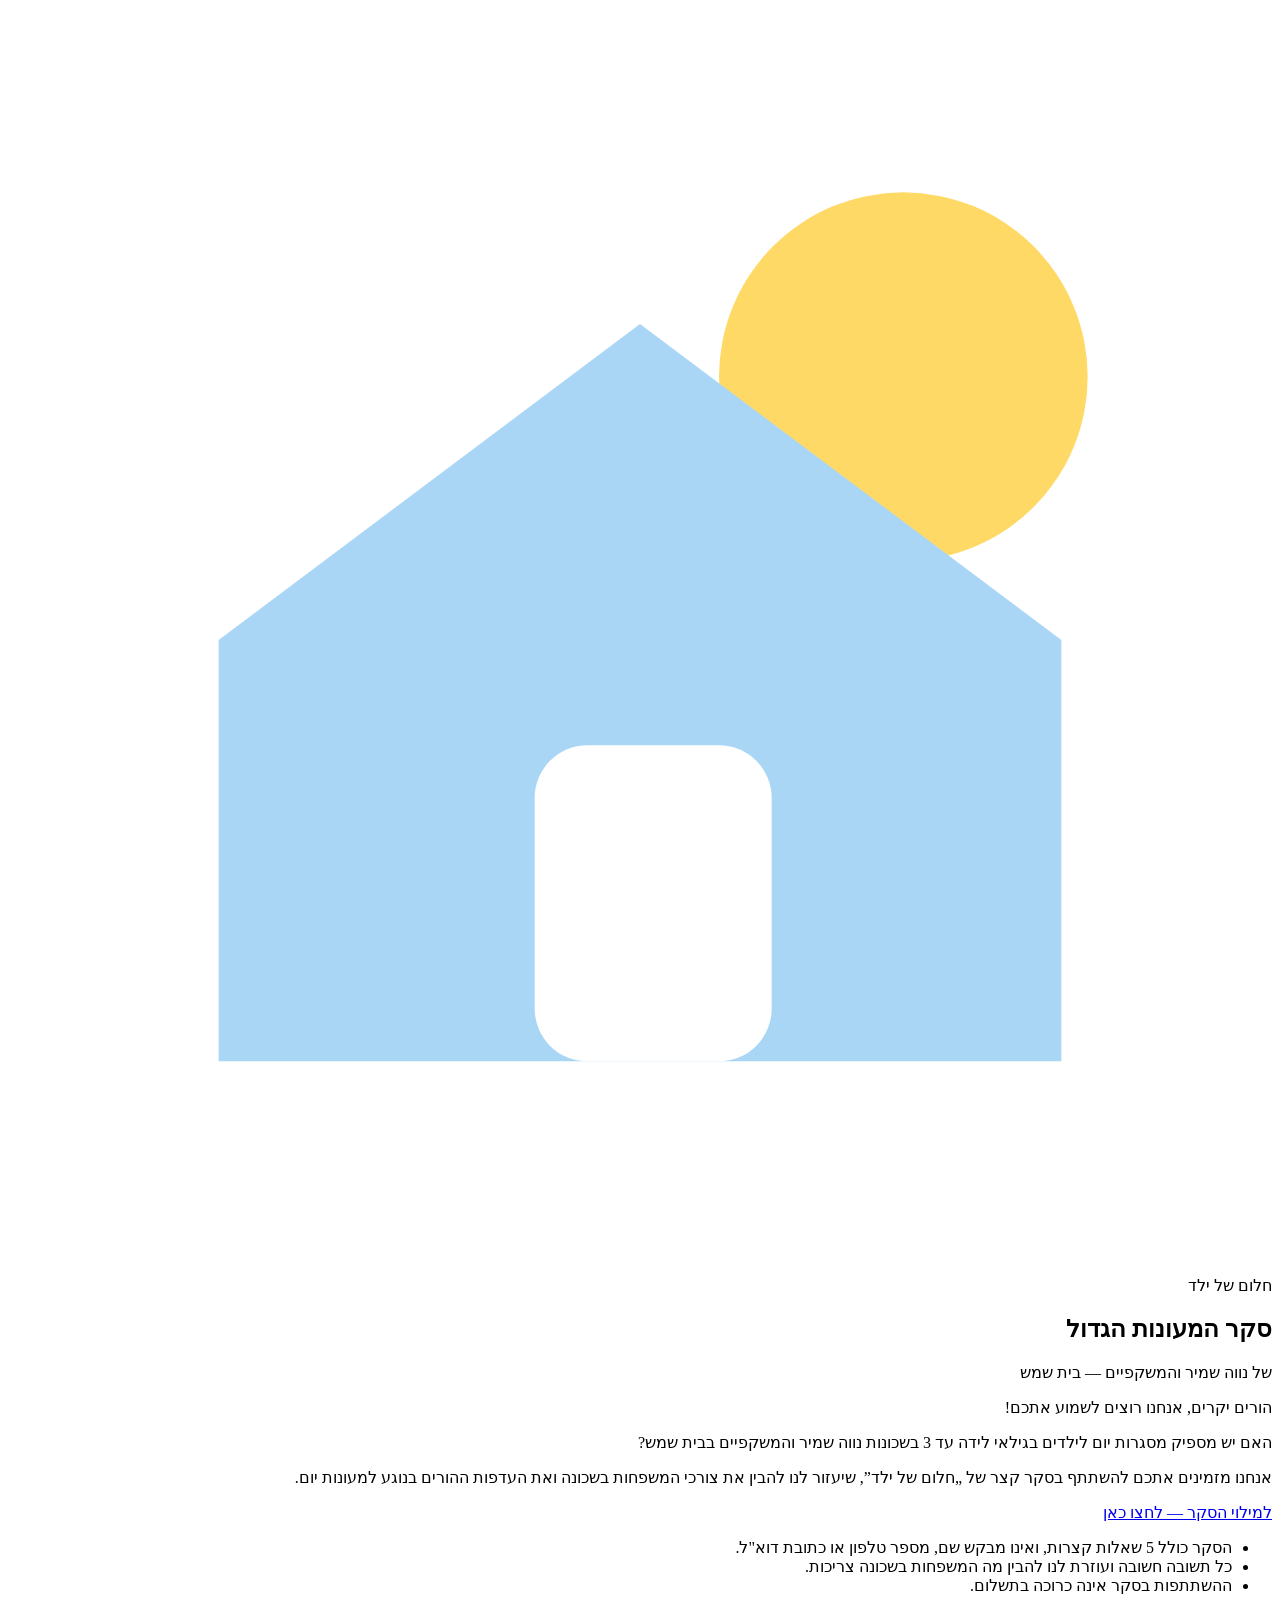
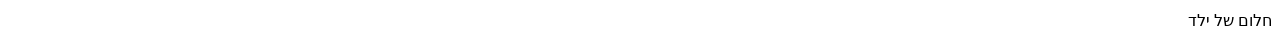
==== index.html @ 32236cee "Add files via upload" ====
<!DOCTYPE html>
<html lang="he" dir="rtl">
<head>
  <meta charset="utf-8">
  <meta name="viewport" content="width=device-width, initial-scale=1">
  <title>סקר המעונות נווה שמיר והמשקפיים, בית שמש | חלום של ילד</title>
  <meta name="description" content="האם יש מספיק מסגרות יום לילדים בגילאי לידה עד 3 בנווה שמיר ובמשקפיים בבית שמש? השתתפו בסקר קצר של חלום של ילד, ללא מסירת פרטים אישיים.">
  <meta property="og:type" content="website">
  <meta property="og:locale" content="he_IL">
  <meta property="og:title" content="סקר המעונות הגדול של נווה שמיר והמשקפיים">
  <meta property="og:description" content="5 שאלות קצרות, בלי שם, טלפון או דוא״ל. עזרו לנו להבין את צורכי המשפחות בשכונה.">
  <!-- יש להוסיף כאן canonical ו-og:url ו-og:image לאחר בחירת כתובת האתר הסופית -->
  <link rel="stylesheet" href="css/style.css">
</head>
<body>
  <header class="top">
    <div class="wrap brand">
      <!-- סימן גרפי זמני, לא לוגו רשמי -->
      <svg class="mark" viewBox="0 0 48 48" aria-hidden="true" focusable="false">
        <circle cx="34" cy="14" r="7" fill="#ffd966"/>
        <path d="M8 40V24l16-12 16 12v16z" fill="#a9d6f5"/>
        <rect x="20" y="28" width="9" height="12" rx="2" fill="#fff"/>
      </svg>
      <span class="brand-name">חלום של ילד</span>
    </div>
  </header>

  <main>
    <section class="hero">
      <div class="wrap">
        <h1>סקר המעונות הגדול</h1>
        <p class="sub">של נווה שמיר והמשקפיים — בית שמש</p>

        <div class="card">
          <p class="lead">הורים יקרים, אנחנו רוצים לשמוע אתכם!</p>
          <p>האם יש מספיק מסגרות יום לילדים בגילאי לידה עד 3 בשכונות נווה שמיר והמשקפיים בבית שמש?</p>
          <p>אנחנו מזמינים אתכם להשתתף בסקר קצר של „חלום של ילד”, שיעזור לנו להבין את צורכי המשפחות בשכונה ואת העדפות ההורים בנוגע למעונות יום.</p>

          <a class="btn" id="survey-link" href="https://forms.gle/xgXjsofPdFgHd8V97" target="_blank" rel="noopener">למילוי הסקר — לחצו כאן</a>

          <ul class="notes">
            <li>הסקר כולל 5 שאלות קצרות, ואינו מבקש שם, מספר טלפון או כתובת דוא"ל.</li>
            <li>כל תשובה חשובה ועוזרת לנו להבין מה המשפחות בשכונה צריכות.</li>
            <li>ההשתתפות בסקר אינה כרוכה בתשלום.</li>
          </ul>
        </div>
      </div>
    </section>
  </main>

  <footer class="foot">
    <div class="wrap">חלום של ילד</div>
  </footer>
</body>
</html>
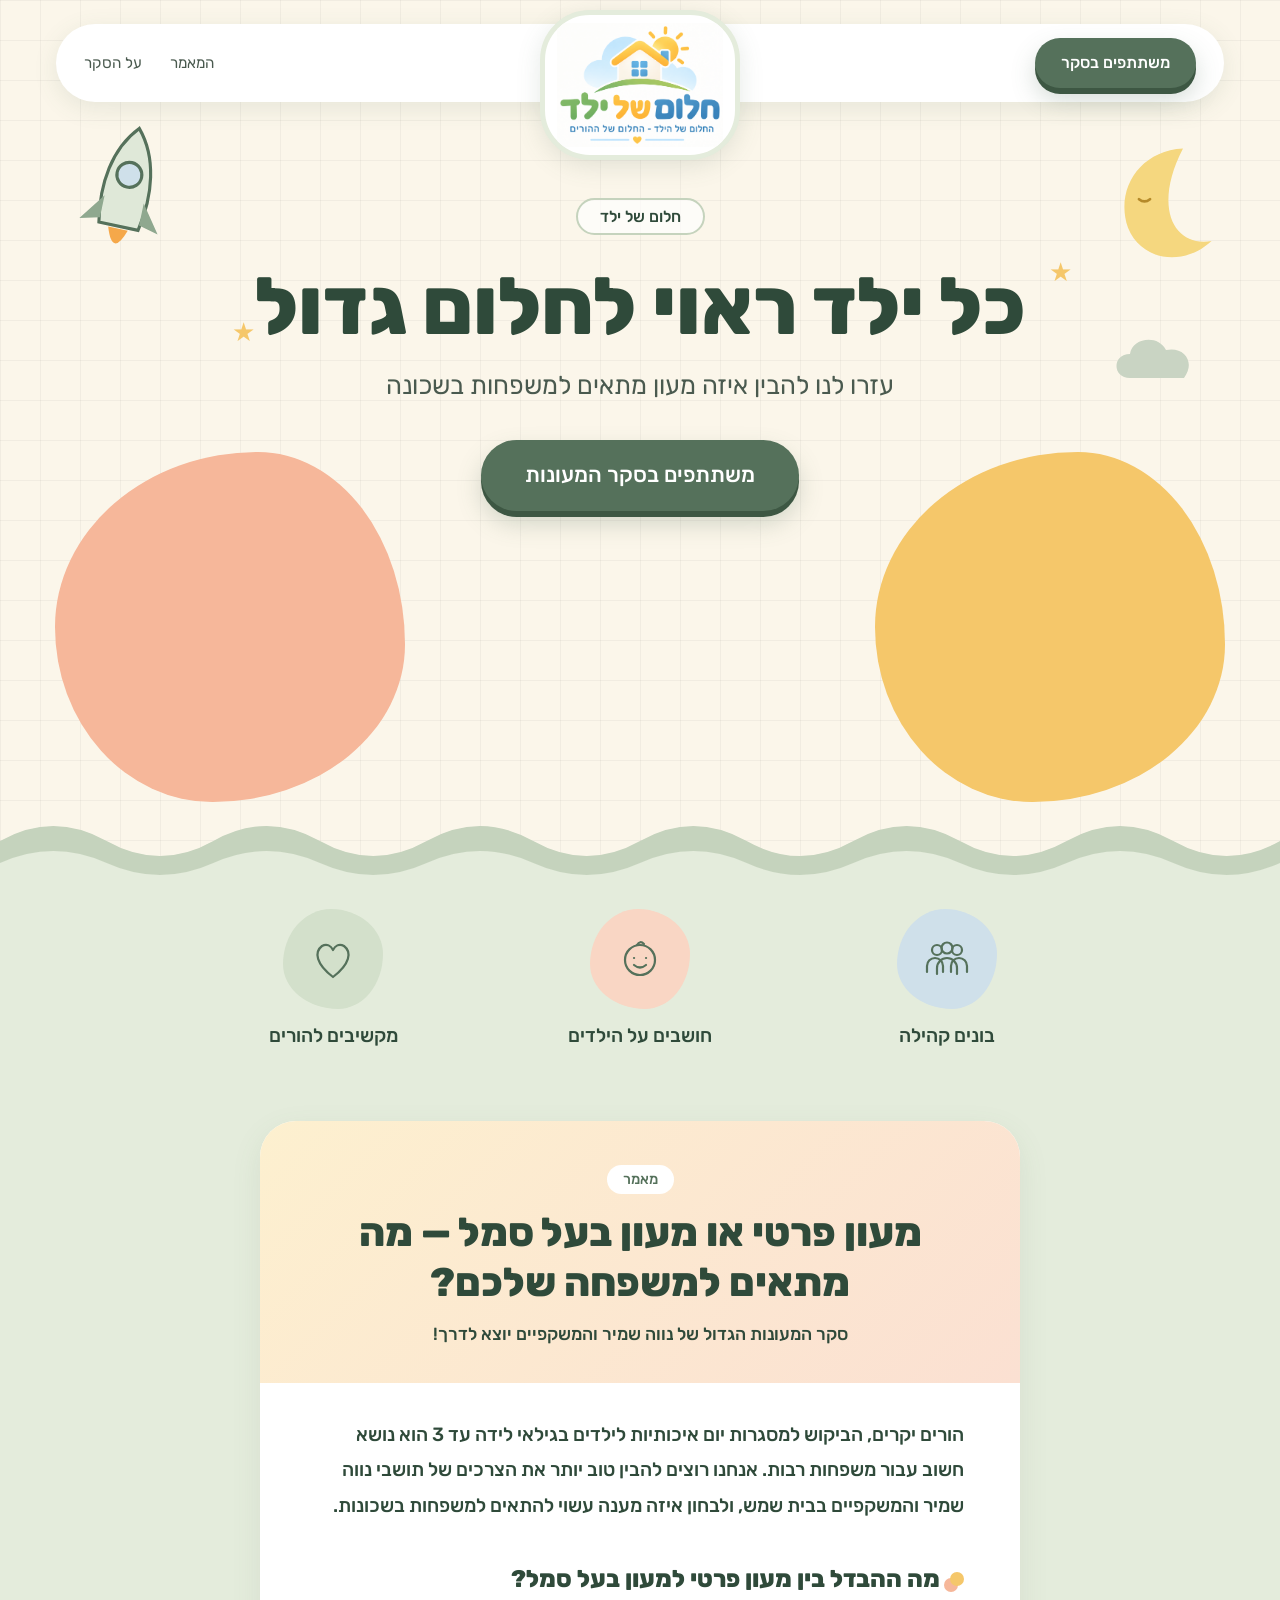
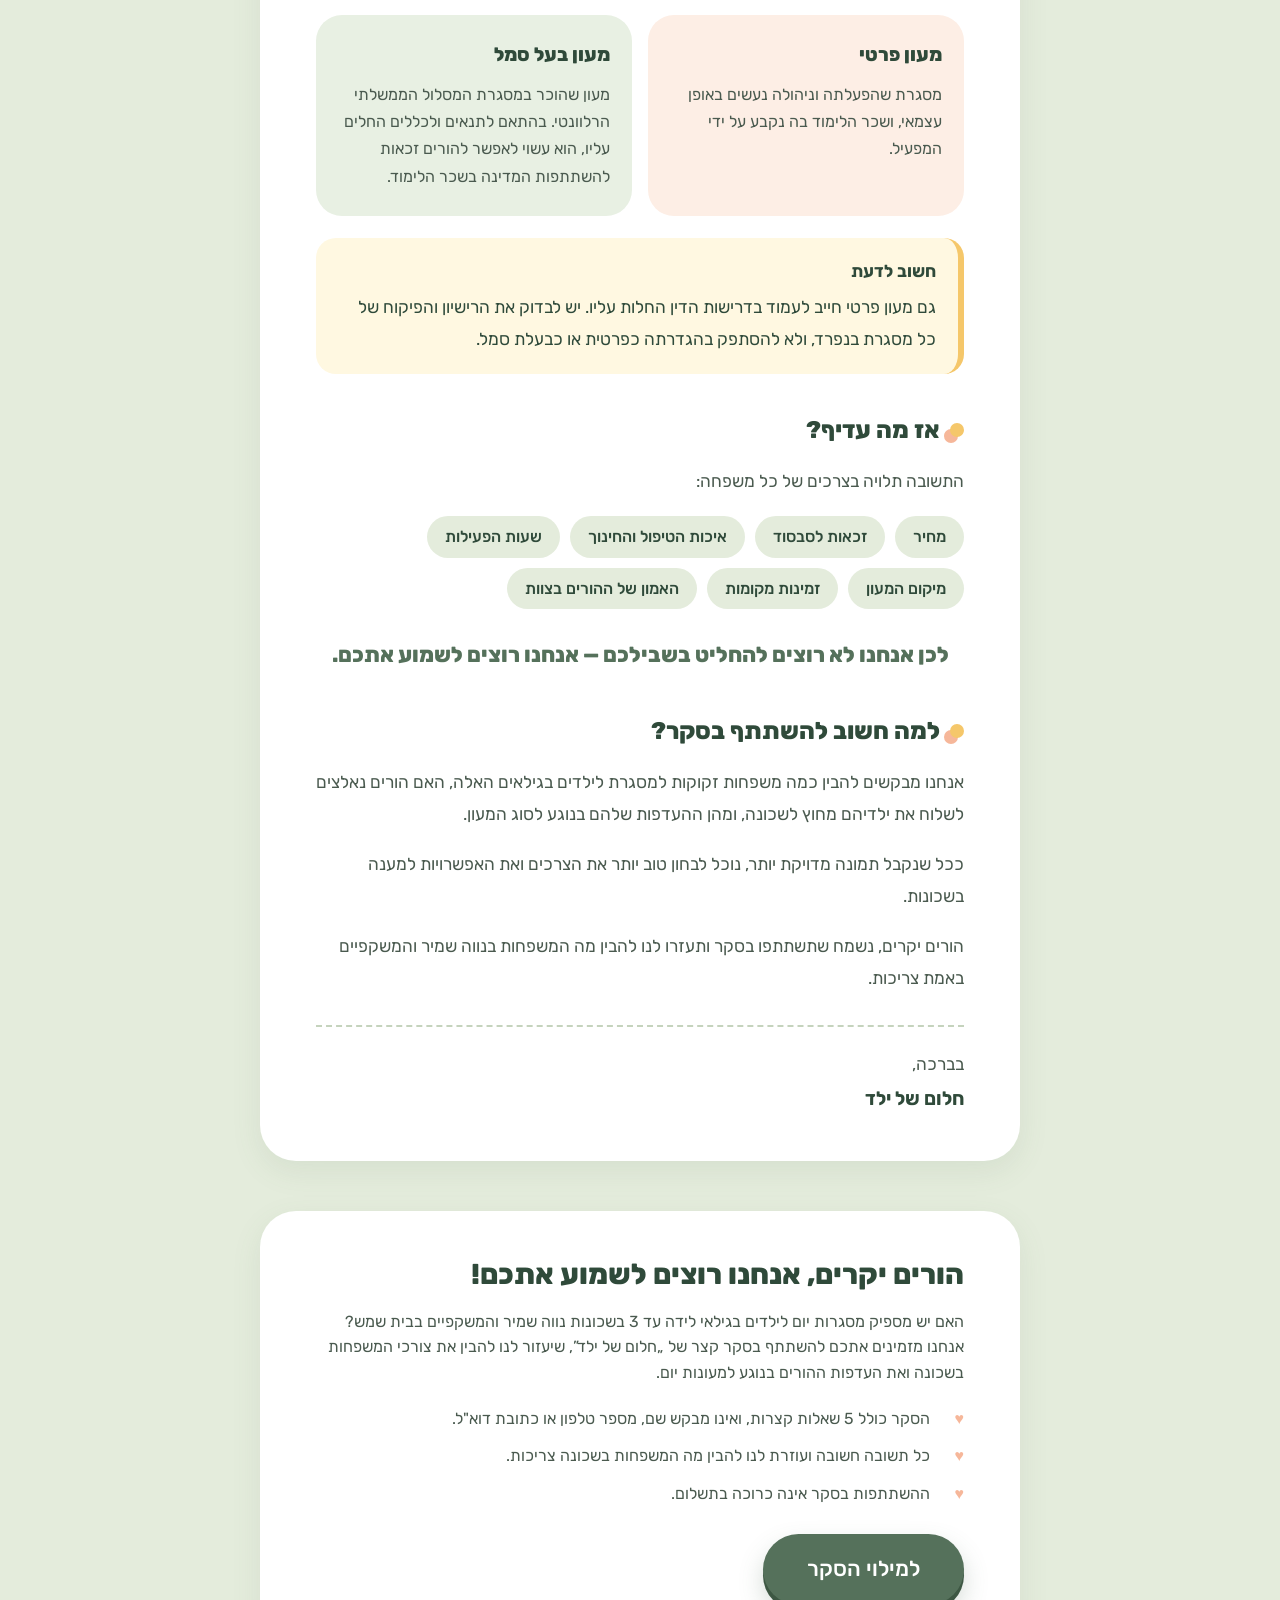
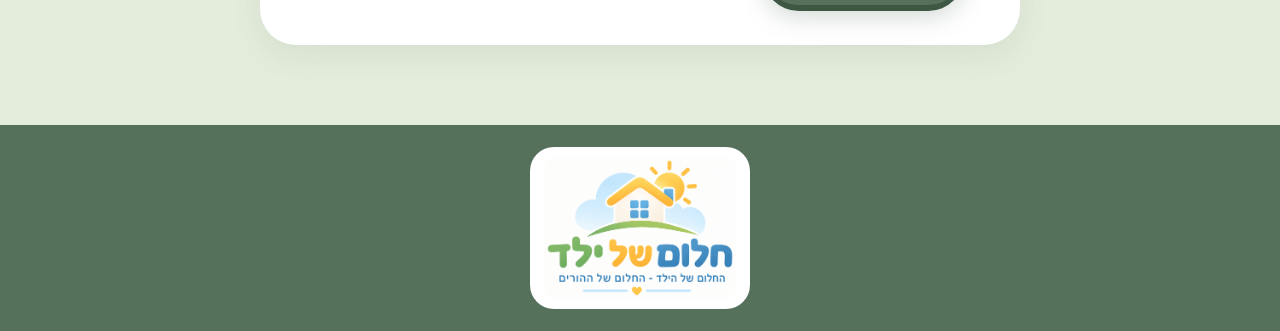
==== commit 35e3e98b: "Rename index-3.html to index.html" ====
--- a/index.html
+++ b/index.html
@@ -1,55 +1,219 @@
 <!DOCTYPE html>
 <html lang="he" dir="rtl">
 <head>
-  <meta charset="utf-8">
-  <meta name="viewport" content="width=device-width, initial-scale=1">
-  <title>סקר המעונות נווה שמיר והמשקפיים, בית שמש | חלום של ילד</title>
-  <meta name="description" content="האם יש מספיק מסגרות יום לילדים בגילאי לידה עד 3 בנווה שמיר ובמשקפיים בבית שמש? השתתפו בסקר קצר של חלום של ילד, ללא מסירת פרטים אישיים.">
-  <meta property="og:type" content="website">
-  <meta property="og:locale" content="he_IL">
-  <meta property="og:title" content="סקר המעונות הגדול של נווה שמיר והמשקפיים">
-  <meta property="og:description" content="5 שאלות קצרות, בלי שם, טלפון או דוא״ל. עזרו לנו להבין את צורכי המשפחות בשכונה.">
-  <!-- יש להוסיף כאן canonical ו-og:url ו-og:image לאחר בחירת כתובת האתר הסופית -->
-  <link rel="stylesheet" href="css/style.css">
+<meta charset="utf-8">
+<meta name="viewport" content="width=device-width, initial-scale=1">
+<title>סקר המעונות נווה שמיר והמשקפיים, בית שמש | חלום של ילד</title>
+<meta name="description" content="האם יש מספיק מסגרות יום לילדים בגילאי לידה עד 3 בנווה שמיר ובמשקפיים בבית שמש? השתתפו בסקר קצר של חלום של ילד, ללא מסירת פרטים אישיים.">
+<meta name="google-site-verification" content="F9HWkE3Spy9wWcku-SPEJiPwwZx3Kas40tjG19o8gx0">
+<meta property="og:title" content="סקר המעונות הגדול של נווה שמיר והמשקפיים">
+<meta property="og:description" content="5 שאלות קצרות, בלי שם, טלפון או דוא״ל. עזרו לנו להבין את צורכי המשפחות בשכונה.">
+<meta property="og:type" content="website">
+<meta property="og:locale" content="he_IL">
+<link rel="icon" href="favicon-192.png" type="image/png" sizes="192x192">
+<link rel="icon" href="favicon.ico" sizes="48x48">
+<link rel="apple-touch-icon" href="apple-touch-icon.png">
+<meta property="og:image" content="https://shlomo1000.github.io/dream-survey/og-image.png">
+<meta property="og:image:width" content="1200"><meta property="og:image:height" content="630">
+<meta name="twitter:card" content="summary_large_image">
+<meta name="theme-color" content="#55715b">
+<link rel="preconnect" href="https://fonts.googleapis.com">
+<link rel="preconnect" href="https://fonts.gstatic.com" crossorigin>
+<link href="https://fonts.googleapis.com/css2?family=Rubik:wght@400;500;800&display=swap" rel="stylesheet">
+<style>
+:root{
+  --cream:#fbf6ea; --sage:#c5d3bd; --mint:#e4ecdc; --green:#55715b; --ink:#2f4a3a;
+  --sun:#f5c76a; --peach:#f6b79a; --sky:#cfe0ea; --text:#4a5a4f;
+}
+*{box-sizing:border-box;margin:0}
+html{scroll-behavior:smooth}
+body{font-family:Rubik,Arial,sans-serif;background:var(--cream);color:var(--text);line-height:1.6;overflow-x:hidden;
+  background-image:linear-gradient(#0000000a 1px,transparent 1px),linear-gradient(90deg,#0000000a 1px,transparent 1px);background-size:40px 40px}
+a{color:inherit}
+:focus-visible{outline:3px solid var(--sun);outline-offset:3px}
+
+/* nav */
+.nav{position:relative;z-index:5;max-width:1200px;margin:24px auto 0;padding:0 16px}
+.nav-pill{background:#fff;border-radius:60px;box-shadow:0 6px 24px #55715b1f;display:flex;align-items:center;justify-content:space-between;padding:14px 28px;min-height:76px}
+.nav-links{display:flex;gap:28px;align-items:center;font-size:.95rem}
+.nav-links a{text-decoration:none}
+.btn{display:inline-flex;align-items:center;gap:10px;background:var(--green);color:#fff;text-decoration:none;font-weight:500;border-radius:40px;padding:12px 26px;box-shadow:0 6px 0 #3d5743,0 12px 24px #55715b40;transition:transform .15s,box-shadow .15s}
+.btn:hover{transform:translateY(2px);box-shadow:0 4px 0 #3d5743,0 8px 18px #55715b40}
+.btn.big{font-size:1.35rem;padding:18px 44px}
+.logo{position:absolute;left:50%;top:-14px;transform:translateX(-50%);width:200px;height:150px;border-radius:50px;background:#fff;box-shadow:0 6px 24px #55715b26;display:grid;place-items:center;border:5px solid var(--mint);overflow:hidden}
+.logo img{max-width:88%;max-height:88%;width:auto;height:auto;display:block}
+
+/* hero */
+.hero{position:relative;text-align:center;padding:96px 16px 0;min-height:700px;max-width:1200px;margin:0 auto}
+.badge{display:inline-block;border:2px solid var(--sage);border-radius:30px;padding:4px 22px;font-weight:500;color:var(--ink);background:#ffffffaa}
+h1{font-weight:800;color:var(--ink);font-size:clamp(2.4rem,7vw,5rem);line-height:1.1;margin:28px auto 14px;max-width:820px}
+.sub{font-size:clamp(1.1rem,2.4vw,1.6rem);color:var(--text);max-width:600px;margin:0 auto 34px}
+.kid{position:absolute;bottom:0;width:min(34vw,380px);aspect-ratio:1;display:grid;place-items:end center}
+.kid.l{right:0}.kid.r{left:0}
+.kid::before{content:"";position:absolute;inset:8% 4% 0;border-radius:58% 42% 55% 45%/50% 55% 45% 50%}
+.kid.l::before{background:var(--sun)}.kid.r::before{background:var(--peach)}
+.kid img{position:relative;width:100%;height:100%;object-fit:cover;object-position:top;border-radius:50% 50% 0 0/60% 60% 0 0}
+.deco{position:absolute;pointer-events:none}
+.moon{top:40px;right:2%;width:110px}
+.rocket{top:20px;left:3%;width:100px;transform:rotate(12deg)}
+.star{color:var(--sun);font-size:1.6rem}
+.cloud{width:90px;fill:#c9d4c3}
+@media(prefers-reduced-motion:no-preference){.rocket{animation:fly 5s ease-in-out infinite}}
+@keyframes fly{50%{transform:rotate(12deg) translate(8px,-14px)}}
+
+/* wave + values */
+.wave{display:block;width:100%;height:90px;margin-top:-1px}
+.values{background:var(--mint);padding:20px 16px 60px;margin-top:-2px}
+.values ul{list-style:none;max-width:900px;margin:0 auto;padding:0;display:grid;grid-template-columns:repeat(3,1fr);gap:20px;text-align:center}
+.values li{font-weight:500;color:var(--ink);font-size:1.2rem}
+.values li span{display:grid;place-items:center;width:100px;height:100px;margin:0 auto 12px;border-radius:48% 52% 45% 55%/55% 45% 55% 45%}
+.values svg{width:50px;height:50px;fill:none;stroke:var(--green);stroke-width:2.2;stroke-linecap:round;stroke-linejoin:round}
+
+/* info */
+.info{background:var(--mint);padding:0 16px 80px}
+.info-card{max-width:760px;margin:0 auto;background:#fff;border-radius:36px;padding:40px clamp(20px,5vw,56px);box-shadow:0 10px 30px #55715b1a}
+.info h2{color:var(--ink);font-weight:800;font-size:1.8rem;margin-bottom:12px}
+.info ul{list-style:none;padding:0;margin:20px 0 28px;display:grid;gap:12px}
+.info li{padding-right:34px;position:relative}
+.info li::before{content:"♥";position:absolute;right:0;color:var(--peach)}
+footer{background:var(--green);color:#fff;text-align:center;padding:22px;font-weight:500}
+
+/* article */
+.article{background:var(--mint);padding:10px 16px 50px}
+.article-card{max-width:760px;margin:0 auto;background:#fff;border-radius:36px;padding:0 0 44px;box-shadow:0 10px 30px #55715b1a;overflow:hidden}
+.article-head{background:linear-gradient(135deg,#fdf0cf,#fbe0d2);padding:44px clamp(20px,5vw,56px) 34px;text-align:center;position:relative}
+.eyebrow{display:inline-block;background:#fff;color:var(--green);font-weight:500;font-size:.9rem;border-radius:30px;padding:3px 16px;margin-bottom:14px}
+.article-head h2{color:var(--ink);font-weight:800;font-size:clamp(1.7rem,4.5vw,2.5rem);line-height:1.25}
+.article-head p{margin-top:12px;font-weight:500;color:var(--ink);font-size:1.1rem}
+.article-body{padding:34px clamp(20px,5vw,56px) 0;font-size:1.08rem;line-height:1.85}
+.article-body p{margin-bottom:18px}
+.article-body .lead{font-size:1.2rem;color:var(--ink);font-weight:500}
+.article-body h3{color:var(--ink);font-weight:800;font-size:1.5rem;margin:34px 0 14px;display:flex;align-items:center;gap:10px}
+.article-body h3::before{content:"";flex:none;width:14px;height:14px;border-radius:50%;background:var(--sun);box-shadow:-6px 6px 0 var(--peach)}
+.compare{display:grid;grid-template-columns:1fr 1fr;gap:16px;margin:8px 0 22px}
+.compare div{border-radius:26px;padding:22px 22px 8px}
+.compare div:first-child{background:#fdeee5}
+.compare div:last-child{background:#e8f0e3}
+.compare h4{color:var(--ink);font-weight:800;font-size:1.2rem;margin-bottom:8px}
+.compare p{font-size:1rem;line-height:1.7}
+.callout{background:#fff8e1;border-right:6px solid var(--sun);border-radius:20px;padding:18px 22px;margin:22px 0;color:var(--ink)}
+.callout b{display:block;margin-bottom:4px}
+.chips{display:flex;flex-wrap:wrap;gap:10px;list-style:none;padding:0;margin:0 0 22px}
+.chips li{background:var(--mint);color:var(--ink);font-weight:500;border-radius:30px;padding:6px 18px;font-size:1rem}
+.quote{text-align:center;font-weight:800;font-size:1.35rem;color:var(--green);margin:26px 0}
+.sign{margin-top:30px;padding-top:22px;border-top:2px dashed var(--sage)}
+.sign b{display:block;color:var(--ink);font-size:1.2rem}
+
+@media(max-width:760px){
+  .compare{grid-template-columns:1fr}
+  .nav-links a:not(.btn){display:none}
+  .logo{width:140px;height:96px;border-radius:36px;top:-10px}
+  .nav-pill{padding:10px 16px;min-height:60px}
+  .hero{padding-top:84px;min-height:620px}
+  .kid{width:42vw}
+  .btn.big{font-size:1.1rem;padding:15px 28px}
+  .moon,.rocket{width:64px}
+  .values ul{gap:6px}.values li{font-size:.95rem}.values li span{width:76px;height:76px}.values svg{width:38px}
+}
+</style>
 </head>
 <body>
-  <header class="top">
-    <div class="wrap brand">
-      <!-- סימן גרפי זמני, לא לוגו רשמי -->
-      <svg class="mark" viewBox="0 0 48 48" aria-hidden="true" focusable="false">
-        <circle cx="34" cy="14" r="7" fill="#ffd966"/>
-        <path d="M8 40V24l16-12 16 12v16z" fill="#a9d6f5"/>
-        <rect x="20" y="28" width="9" height="12" rx="2" fill="#fff"/>
-      </svg>
-      <span class="brand-name">חלום של ילד</span>
-    </div>
-  </header>
-
-  <main>
-    <section class="hero">
-      <div class="wrap">
-        <h1>סקר המעונות הגדול</h1>
-        <p class="sub">של נווה שמיר והמשקפיים — בית שמש</p>
-
-        <div class="card">
-          <p class="lead">הורים יקרים, אנחנו רוצים לשמוע אתכם!</p>
-          <p>האם יש מספיק מסגרות יום לילדים בגילאי לידה עד 3 בשכונות נווה שמיר והמשקפיים בבית שמש?</p>
-          <p>אנחנו מזמינים אתכם להשתתף בסקר קצר של „חלום של ילד”, שיעזור לנו להבין את צורכי המשפחות בשכונה ואת העדפות ההורים בנוגע למעונות יום.</p>
-
-          <a class="btn" id="survey-link" href="https://forms.gle/xgXjsofPdFgHd8V97" target="_blank" rel="noopener">למילוי הסקר — לחצו כאן</a>
-
-          <ul class="notes">
-            <li>הסקר כולל 5 שאלות קצרות, ואינו מבקש שם, מספר טלפון או כתובת דוא"ל.</li>
-            <li>כל תשובה חשובה ועוזרת לנו להבין מה המשפחות בשכונה צריכות.</li>
-            <li>ההשתתפות בסקר אינה כרוכה בתשלום.</li>
-          </ul>
+
+<header class="nav">
+  <div class="nav-pill">
+    <a class="btn" href="https://forms.gle/xgXjsofPdFgHd8V97">משתתפים בסקר</a>
+    <nav class="nav-links" aria-label="ראשי">
+      <a href="#article">המאמר</a>
+      <a href="#info">על הסקר</a>
+    </nav>
+    <a class="logo" href="#" aria-label="חלום של ילד"><img src="logo-web.png" alt="חלום של ילד - החלום של הילד, החלום של ההורים" width="900" height="667"></a>
+  </div>
+</header>
+
+<main>
+<section class="hero">
+  <svg class="deco moon" viewBox="0 0 100 110" aria-hidden="true"><path d="M70 6C30 8 8 44 20 78c12 30 50 36 76 12C62 96 42 60 70 6z" fill="#f5d77f"/><path d="M30 52q5 4 10 0" stroke="#b58a2a" stroke-width="2.5" fill="none" stroke-linecap="round"/></svg>
+  <svg class="deco rocket" viewBox="0 0 80 110" aria-hidden="true"><path d="M40 4C58 24 62 54 56 84H24C18 54 22 24 40 4z" fill="#dfe8d8" stroke="#55715b" stroke-width="2.5"/><circle cx="40" cy="42" r="10" fill="#cfe0ea" stroke="#55715b" stroke-width="2.5"/><path d="M24 62L8 84l16-4zM56 62l16 22-16-4z" fill="#8fa88f"/><path d="M32 86q8 24 16 0z" fill="#f5a84a"/></svg>
+  <span class="deco star" style="top:150px;right:14%" aria-hidden="true">★</span>
+  <span class="deco star" style="top:210px;left:16%" aria-hidden="true">★</span>
+  <svg class="deco cloud" style="top:230px;right:3%" viewBox="0 0 90 50" aria-hidden="true"><path d="M16 46C-2 46-2 22 16 22c2-16 28-20 36-4 18-4 30 12 18 28z"/></svg>
+
+  <span class="badge">חלום של ילד</span>
+  <h1>כל ילד ראוי לחלום גדול</h1>
+  <p class="sub">עזרו לנו להבין איזה מעון מתאים למשפחות בשכונה</p>
+  <a class="btn big" href="https://forms.gle/xgXjsofPdFgHd8V97">משתתפים בסקר המעונות</a>
+
+  <div class="kid l"><img src="kid-1.jpg" alt="" onerror="this.remove()"></div>
+  <div class="kid r"><img src="kid-2.jpg" alt="" onerror="this.remove()"></div>
+</section>
+
+<svg class="wave" viewBox="0 0 1440 90" preserveAspectRatio="none" aria-hidden="true"><path d="M0 90V40q60-30 120 0t120 0 120 0 120 0 120 0 120 0 120 0 120 0 120 0 120 0 120 0 120 0V90z" fill="#c5d3bd"/><path d="M0 90V62q60-24 120 0t120 0 120 0 120 0 120 0 120 0 120 0 120 0 120 0 120 0 120 0 120 0V90z" fill="#e4ecdc"/></svg>
+
+<section class="values">
+  <ul>
+    <li><span style="background:#cfe0ea"><svg viewBox="0 0 50 50"><circle cx="15" cy="16" r="5"/><circle cx="35" cy="16" r="5"/><circle cx="25" cy="14" r="5.5"/><path d="M5 38v-6a8 8 0 0116 0v6M29 38v-6a8 8 0 0116 0v6M15 40v-6a10 10 0 0120 0v6"/></svg></span>בונים קהילה</li>
+    <li><span style="background:#f9d6c4"><svg viewBox="0 0 50 50"><circle cx="25" cy="26" r="15"/><path d="M19 24h.1M31 24h.1M19 31q6 5 12 0M22 11q3-5 7-1"/></svg></span>חושבים על הילדים</li>
+    <li><span style="background:#d3e0cb"><svg viewBox="0 0 50 50"><path d="M25 43C8 30 6 18 14 12c5-3 9 0 11 4 2-4 6-7 11-4 8 6 6 18-11 31z"/></svg></span>מקשיבים להורים</li>
+  </ul>
+</section>
+
+<section class="article" id="article">
+  <article class="article-card">
+    <header class="article-head">
+      <span class="eyebrow">מאמר</span>
+      <h2>מעון פרטי או מעון בעל סמל — מה מתאים למשפחה שלכם?</h2>
+      <p>סקר המעונות הגדול של נווה שמיר והמשקפיים יוצא לדרך!</p>
+    </header>
+    <div class="article-body">
+      <p class="lead">הורים יקרים, הביקוש למסגרות יום איכותיות לילדים בגילאי לידה עד 3 הוא נושא חשוב עבור משפחות רבות. אנחנו רוצים להבין טוב יותר את הצרכים של תושבי נווה שמיר והמשקפיים בבית שמש, ולבחון איזה מענה עשוי להתאים למשפחות בשכונות.</p>
+
+      <h3>מה ההבדל בין מעון פרטי למעון בעל סמל?</h3>
+      <div class="compare">
+        <div>
+          <h4>מעון פרטי</h4>
+          <p>מסגרת שהפעלתה וניהולה נעשים באופן עצמאי, ושכר הלימוד בה נקבע על ידי המפעיל.</p>
+        </div>
+        <div>
+          <h4>מעון בעל סמל</h4>
+          <p>מעון שהוכר במסגרת המסלול הממשלתי הרלוונטי. בהתאם לתנאים ולכללים החלים עליו, הוא עשוי לאפשר להורים זכאות להשתתפות המדינה בשכר הלימוד.</p>
         </div>
       </div>
-    </section>
-  </main>
-
-  <footer class="foot">
-    <div class="wrap">חלום של ילד</div>
-  </footer>
+      <div class="callout">
+        <b>חשוב לדעת</b>
+        גם מעון פרטי חייב לעמוד בדרישות הדין החלות עליו. יש לבדוק את הרישיון והפיקוח של כל מסגרת בנפרד, ולא להסתפק בהגדרתה כפרטית או כבעלת סמל.
+      </div>
+
+      <h3>אז מה עדיף?</h3>
+      <p>התשובה תלויה בצרכים של כל משפחה:</p>
+      <ul class="chips">
+        <li>מחיר</li><li>זכאות לסבסוד</li><li>איכות הטיפול והחינוך</li><li>שעות הפעילות</li><li>מיקום המעון</li><li>זמינות מקומות</li><li>האמון של ההורים בצוות</li>
+      </ul>
+      <p class="quote">לכן אנחנו לא רוצים להחליט בשבילכם — אנחנו רוצים לשמוע אתכם.</p>
+
+      <h3>למה חשוב להשתתף בסקר?</h3>
+      <p>אנחנו מבקשים להבין כמה משפחות זקוקות למסגרת לילדים בגילאים האלה, האם הורים נאלצים לשלוח את ילדיהם מחוץ לשכונה, ומהן ההעדפות שלהם בנוגע לסוג המעון.</p>
+      <p>ככל שנקבל תמונה מדויקת יותר, נוכל לבחון טוב יותר את הצרכים ואת האפשרויות למענה בשכונות.</p>
+      <p>הורים יקרים, נשמח שתשתתפו בסקר ותעזרו לנו להבין מה המשפחות בנווה שמיר והמשקפיים באמת צריכות.</p>
+
+      <div class="sign">בברכה,<b>חלום של ילד</b></div>
+    </div>
+  </article>
+</section>
+
+<section class="info" id="info">
+  <div class="info-card">
+    <h2>הורים יקרים, אנחנו רוצים לשמוע אתכם!</h2>
+    <p>האם יש מספיק מסגרות יום לילדים בגילאי לידה עד 3 בשכונות נווה שמיר והמשקפיים בבית שמש? אנחנו מזמינים אתכם להשתתף בסקר קצר של „חלום של ילד”, שיעזור לנו להבין את צורכי המשפחות בשכונה ואת העדפות ההורים בנוגע למעונות יום.</p>
+    <ul>
+      <li>הסקר כולל 5 שאלות קצרות, ואינו מבקש שם, מספר טלפון או כתובת דוא"ל.</li>
+      <li>כל תשובה חשובה ועוזרת לנו להבין מה המשפחות בשכונה צריכות.</li>
+      <li>ההשתתפות בסקר אינה כרוכה בתשלום.</li>
+    </ul>
+    <a class="btn big" href="https://forms.gle/xgXjsofPdFgHd8V97">למילוי הסקר</a>
+  </div>
+</section>
+</main>
+
+<footer><img src="logo-web.png" alt="חלום של ילד" style="width:220px;max-width:70%;height:auto;display:block;margin:0 auto;background:#fff;border-radius:24px;padding:10px 14px"></footer>
 </body>
 </html>
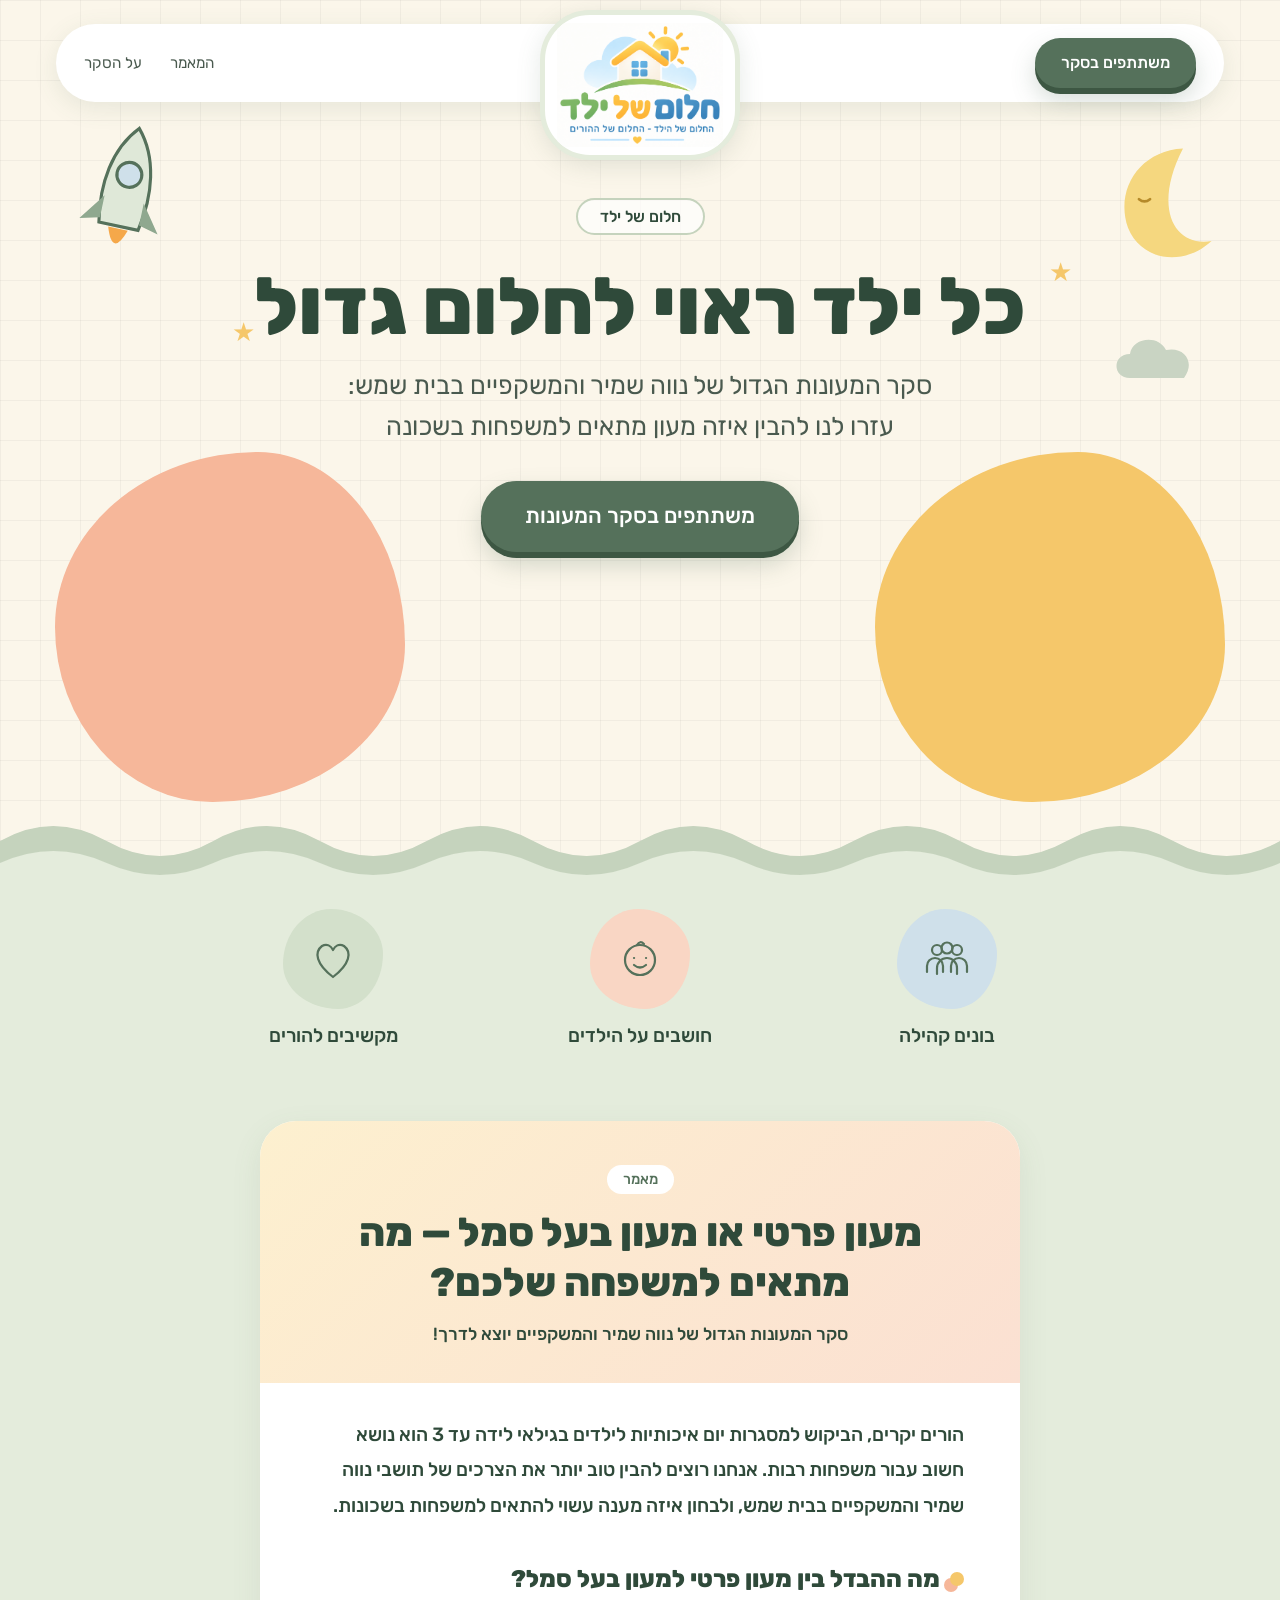
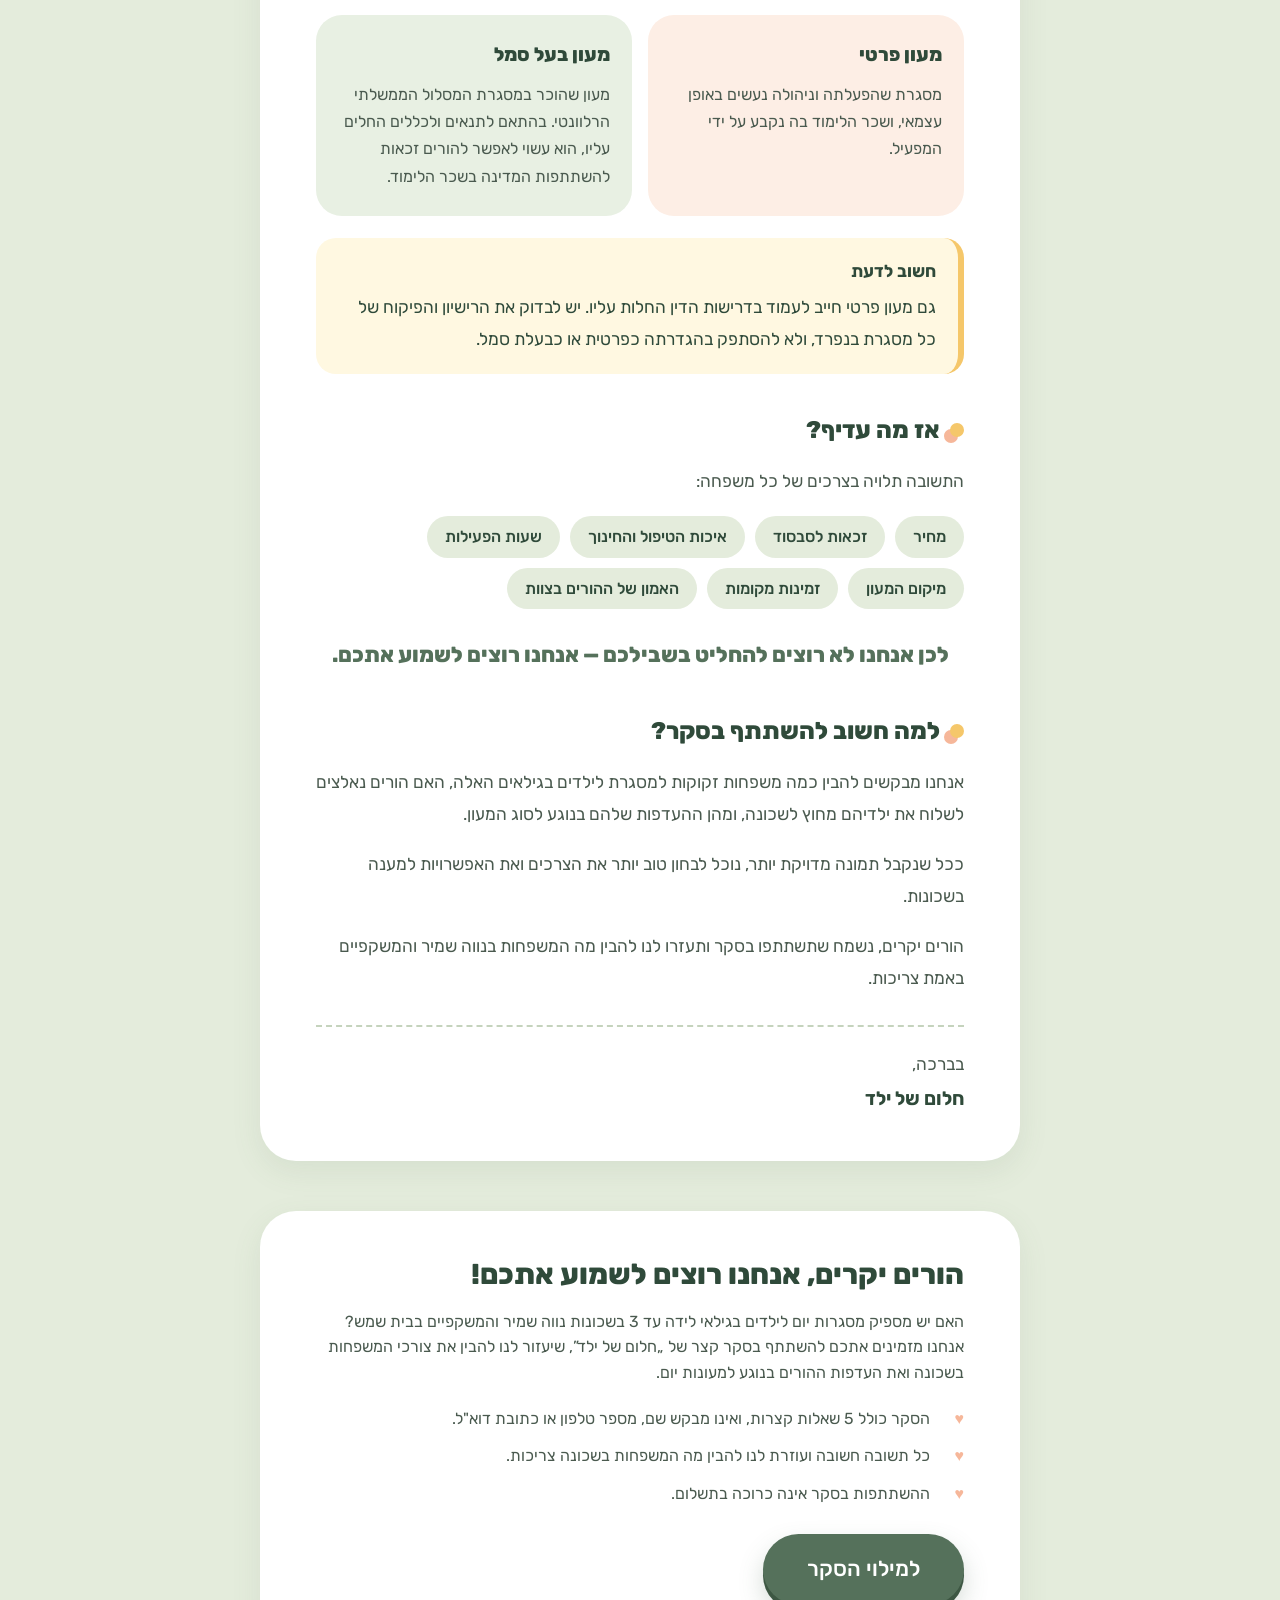
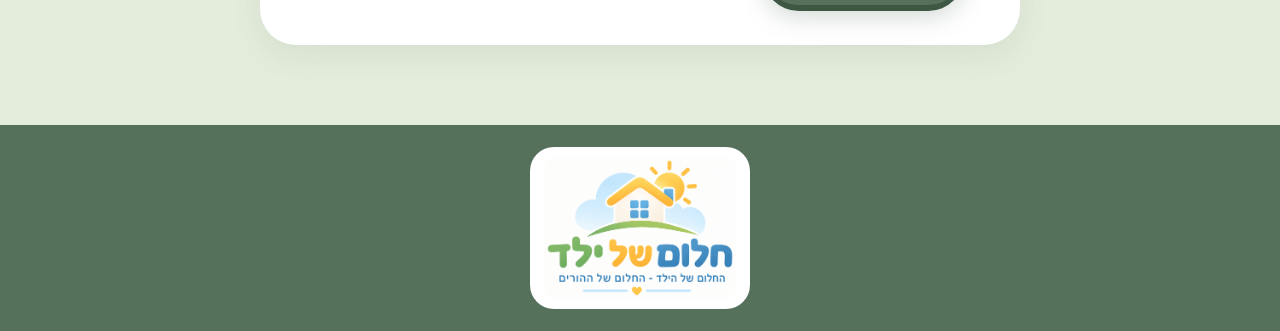
==== commit be078424: "Update index.html" ====
--- a/index.html
+++ b/index.html
@@ -3,23 +3,151 @@
 <head>
 <meta charset="utf-8">
 <meta name="viewport" content="width=device-width, initial-scale=1">
-<title>סקר המעונות נווה שמיר והמשקפיים, בית שמש | חלום של ילד</title>
-<meta name="description" content="האם יש מספיק מסגרות יום לילדים בגילאי לידה עד 3 בנווה שמיר ובמשקפיים בבית שמש? השתתפו בסקר קצר של חלום של ילד, ללא מסירת פרטים אישיים.">
+<title>סקר מעונות בנווה שמיר והמשקפיים, בית שמש | חלום של ילד</title>
+<meta name="description" content="סקר המעונות הגדול של נווה שמיר והמשקפיים בבית שמש: 5 שאלות קצרות, בלי פרטים אישיים, להורים לילדים מלידה עד גיל 3. מעון פרטי או מעון בעל סמל? עזרו לנו להבין מה המשפחות בשכונה צריכות.">
+<meta name="robots" content="index,follow,max-image-preview:large,max-snippet:-1">
+<link rel="canonical" href="https://shlomo1000.github.io/dream-survey/">
+<link rel="alternate" hreflang="he-IL" href="https://shlomo1000.github.io/dream-survey/">
+<link rel="alternate" hreflang="x-default" href="https://shlomo1000.github.io/dream-survey/">
+<meta name="geo.region" content="IL">
+<meta name="geo.placename" content="בית שמש">
+<meta name="author" content="חלום של ילד">
 <meta name="google-site-verification" content="F9HWkE3Spy9wWcku-SPEJiPwwZx3Kas40tjG19o8gx0">
-<meta property="og:title" content="סקר המעונות הגדול של נווה שמיר והמשקפיים">
-<meta property="og:description" content="5 שאלות קצרות, בלי שם, טלפון או דוא״ל. עזרו לנו להבין את צורכי המשפחות בשכונה.">
+<meta name="google-site-verification" content="cxZzR0ZHRMc8kq7X5rsZ7tvtSotkfG2WoNmknIm7XI4">
+<meta property="og:title" content="סקר המעונות הגדול של נווה שמיר והמשקפיים, בית שמש">
+<meta property="og:description" content="5 שאלות קצרות, בלי שם, טלפון או דוא״ל. עזרו לנו להבין איזה מעון מתאים למשפחות בנווה שמיר ובמשקפיים בבית שמש.">
 <meta property="og:type" content="website">
+<meta property="og:url" content="https://shlomo1000.github.io/dream-survey/">
+<meta property="og:site_name" content="חלום של ילד">
 <meta property="og:locale" content="he_IL">
 <link rel="icon" href="favicon-192.png" type="image/png" sizes="192x192">
 <link rel="icon" href="favicon.ico" sizes="48x48">
 <link rel="apple-touch-icon" href="apple-touch-icon.png">
 <meta property="og:image" content="https://shlomo1000.github.io/dream-survey/og-image.png">
+<meta property="og:image:alt" content="חלום של ילד - סקר המעונות הגדול של נווה שמיר והמשקפיים">
 <meta property="og:image:width" content="1200"><meta property="og:image:height" content="630">
 <meta name="twitter:card" content="summary_large_image">
+<meta name="twitter:title" content="סקר המעונות הגדול של נווה שמיר והמשקפיים, בית שמש">
+<meta name="twitter:description" content="5 שאלות קצרות, בלי שם, טלפון או דוא״ל. עזרו לנו להבין איזה מעון מתאים למשפחות בנווה שמיר ובמשקפיים בבית שמש.">
+<meta name="twitter:image" content="https://shlomo1000.github.io/dream-survey/og-image.png">
 <meta name="theme-color" content="#55715b">
 <link rel="preconnect" href="https://fonts.googleapis.com">
 <link rel="preconnect" href="https://fonts.gstatic.com" crossorigin>
 <link href="https://fonts.googleapis.com/css2?family=Rubik:wght@400;500;800&display=swap" rel="stylesheet">
+<script type="application/ld+json">
+{
+ "@context": "https://schema.org",
+ "@graph": [
+  {
+   "@type": "Organization",
+   "@id": "https://shlomo1000.github.io/dream-survey/#org",
+   "name": "חלום של ילד",
+   "url": "https://shlomo1000.github.io/dream-survey/",
+   "logo": {
+    "@type": "ImageObject",
+    "url": "https://shlomo1000.github.io/dream-survey/logo.png"
+   },
+   "areaServed": {
+    "@type": "Place",
+    "name": "נווה שמיר והמשקפיים, בית שמש",
+    "address": {
+     "@type": "PostalAddress",
+     "addressLocality": "בית שמש",
+     "addressCountry": "IL"
+    }
+   }
+  },
+  {
+   "@type": "WebSite",
+   "@id": "https://shlomo1000.github.io/dream-survey/#website",
+   "url": "https://shlomo1000.github.io/dream-survey/",
+   "name": "חלום של ילד - סקר המעונות הגדול",
+   "inLanguage": "he-IL",
+   "publisher": {
+    "@id": "https://shlomo1000.github.io/dream-survey/#org"
+   }
+  },
+  {
+   "@type": "WebPage",
+   "@id": "https://shlomo1000.github.io/dream-survey/#page",
+   "url": "https://shlomo1000.github.io/dream-survey/",
+   "name": "סקר המעונות הגדול של נווה שמיר והמשקפיים, בית שמש",
+   "description": "סקר המעונות הגדול של נווה שמיר והמשקפיים בבית שמש: 5 שאלות קצרות, בלי פרטים אישיים, להורים לילדים מלידה עד גיל 3. מעון פרטי או מעון בעל סמל? עזרו לנו להבין מה המשפחות בשכונה צריכות.",
+   "inLanguage": "he-IL",
+   "isPartOf": {
+    "@id": "https://shlomo1000.github.io/dream-survey/#website"
+   },
+   "about": {
+    "@type": "Thing",
+    "name": "סקר מעונות יום לילדים בגילאי לידה עד 3"
+   },
+   "spatialCoverage": {
+    "@type": "Place",
+    "name": "נווה שמיר והמשקפיים, בית שמש",
+    "address": {
+     "@type": "PostalAddress",
+     "addressLocality": "בית שמש",
+     "addressCountry": "IL"
+    }
+   },
+   "primaryImageOfPage": {
+    "@type": "ImageObject",
+    "url": "https://shlomo1000.github.io/dream-survey/og-image.png"
+   }
+  },
+  {
+   "@type": "Article",
+   "@id": "https://shlomo1000.github.io/dream-survey/#article",
+   "mainEntityOfPage": {
+    "@id": "https://shlomo1000.github.io/dream-survey/#page"
+   },
+   "headline": "מעון פרטי או מעון בעל סמל — מה מתאים למשפחה שלכם?",
+   "description": "ההבדל בין מעון פרטי למעון בעל סמל, ומה כדאי לשקול כשבוחרים מסגרת לילדים בגילאי לידה עד 3 בנווה שמיר ובמשקפיים בבית שמש.",
+   "inLanguage": "he-IL",
+   "image": "https://shlomo1000.github.io/dream-survey/og-image.png",
+   "datePublished": "2026-11-01",
+   "dateModified": "2026-11-01",
+   "author": {
+    "@id": "https://shlomo1000.github.io/dream-survey/#org"
+   },
+   "publisher": {
+    "@id": "https://shlomo1000.github.io/dream-survey/#org"
+   },
+   "about": {
+    "@type": "Place",
+    "name": "נווה שמיר והמשקפיים, בית שמש",
+    "address": {
+     "@type": "PostalAddress",
+     "addressLocality": "בית שמש",
+     "addressCountry": "IL"
+    }
+   }
+  },
+  {
+   "@type": "FAQPage",
+   "@id": "https://shlomo1000.github.io/dream-survey/#faq",
+   "mainEntity": [
+    {
+     "@type": "Question",
+     "name": "מה ההבדל בין מעון פרטי למעון בעל סמל?",
+     "acceptedAnswer": {
+      "@type": "Answer",
+      "text": "מעון פרטי הוא מסגרת שהפעלתה וניהולה נעשים באופן עצמאי, ושכר הלימוד בה נקבע על ידי המפעיל. מעון בעל סמל הוא מעון שהוכר במסגרת המסלול הממשלתי הרלוונטי, ובהתאם לתנאים ולכללים החלים עליו הוא עשוי לאפשר להורים זכאות להשתתפות המדינה בשכר הלימוד. גם מעון פרטי חייב לעמוד בדרישות הדין החלות עליו."
+     }
+    },
+    {
+     "@type": "Question",
+     "name": "מה עדיף, מעון פרטי או מעון בעל סמל?",
+     "acceptedAnswer": {
+      "@type": "Answer",
+      "text": "התשובה תלויה בצרכים של כל משפחה: מחיר, זכאות לסבסוד, איכות הטיפול והחינוך, שעות הפעילות, מיקום המעון, זמינות מקומות והאמון של ההורים בצוות."
+     }
+    }
+   ]
+  }
+ ]
+}
+</script>
 <style>
 :root{
   --cream:#fbf6ea; --sage:#c5d3bd; --mint:#e4ecdc; --green:#55715b; --ink:#2f4a3a;
@@ -140,7 +268,7 @@
 
   <span class="badge">חלום של ילד</span>
   <h1>כל ילד ראוי לחלום גדול</h1>
-  <p class="sub">עזרו לנו להבין איזה מעון מתאים למשפחות בשכונה</p>
+  <p class="sub">סקר המעונות הגדול של נווה שמיר והמשקפיים בבית שמש: עזרו לנו להבין איזה מעון מתאים למשפחות בשכונה</p>
   <a class="btn big" href="https://forms.gle/xgXjsofPdFgHd8V97">משתתפים בסקר המעונות</a>
 
   <div class="kid l"><img src="kid-1.jpg" alt="" onerror="this.remove()"></div>
@@ -158,10 +286,10 @@
 </section>
 
 <section class="article" id="article">
-  <article class="article-card">
+  <article class="article-card" aria-labelledby="article-title">
     <header class="article-head">
       <span class="eyebrow">מאמר</span>
-      <h2>מעון פרטי או מעון בעל סמל — מה מתאים למשפחה שלכם?</h2>
+      <h2 id="article-title">מעון פרטי או מעון בעל סמל — מה מתאים למשפחה שלכם?</h2>
       <p>סקר המעונות הגדול של נווה שמיר והמשקפיים יוצא לדרך!</p>
     </header>
     <div class="article-body">
@@ -214,6 +342,6 @@
 </section>
 </main>
 
-<footer><img src="logo-web.png" alt="חלום של ילד" style="width:220px;max-width:70%;height:auto;display:block;margin:0 auto;background:#fff;border-radius:24px;padding:10px 14px"></footer>
+<footer><img src="logo-web.png" alt="חלום של ילד" loading="lazy" width="220" height="163" style="width:220px;max-width:70%;height:auto;display:block;margin:0 auto;background:#fff;border-radius:24px;padding:10px 14px"></footer>
 </body>
 </html>
